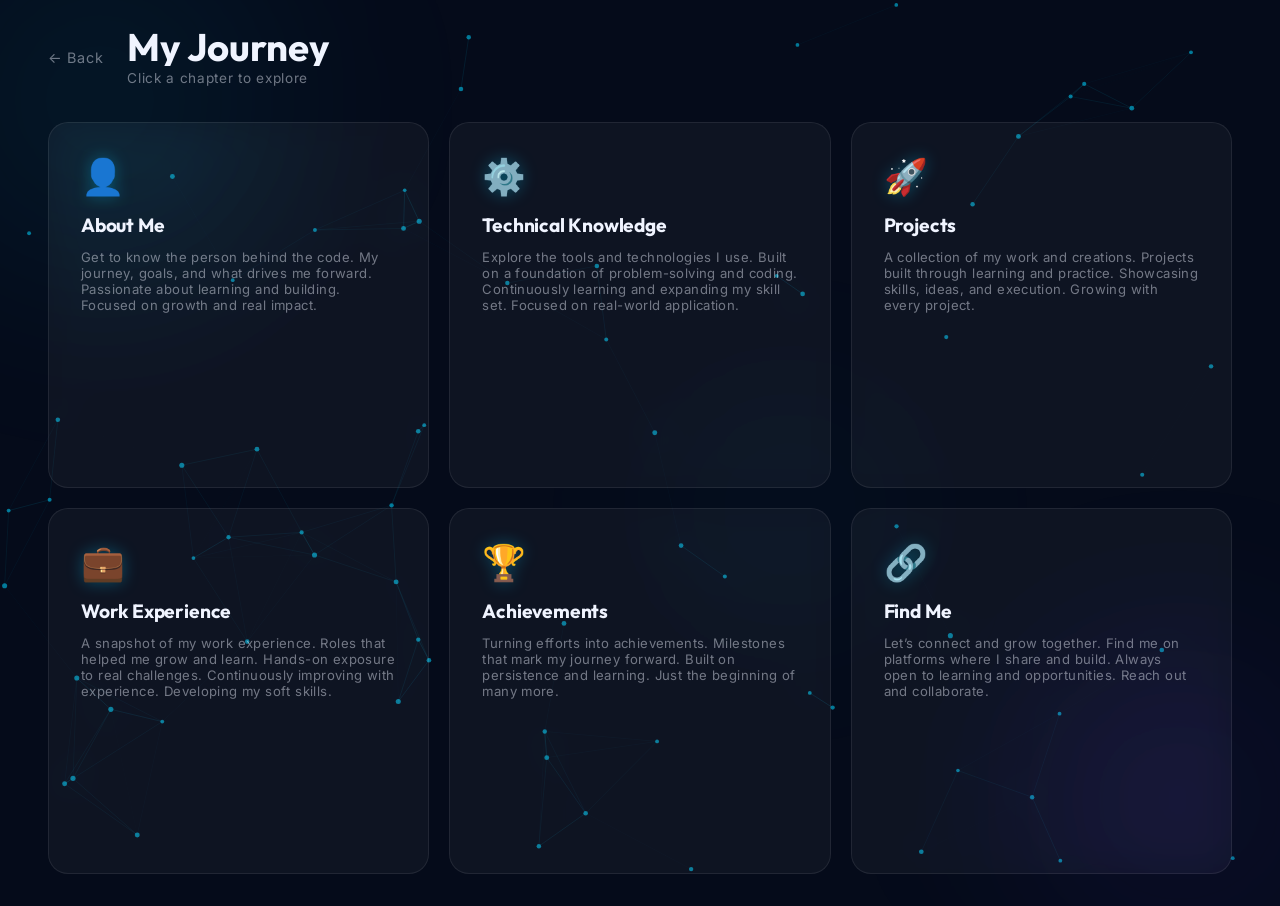
==== home.html @ 8441dfb8 "Initial commit Created from https://vercel.com/new" ====
<!DOCTYPE html>
<html lang="en">
<head>
  <meta charset="UTF-8" />
  <meta name="viewport" content="width=device-width, initial-scale=1.0" />
  <title>Paras Kale — My Journey</title>
  <meta name="description" content="Explore Paras Kale's journey through projects, skills, experience, and achievements." />
  <link rel="preconnect" href="https://fonts.googleapis.com" />
  <link rel="preconnect" href="https://fonts.gstatic.com" crossorigin />
  <link href="https://fonts.googleapis.com/css2?family=Inter:wght@300;400;500;600&family=Outfit:wght@300;400;600;700;800&display=swap" rel="stylesheet" />
  <link rel="stylesheet" href="css/homeStyle.css?v=2" />
</head>
<body>

  <div class="orb orb-1"></div>
  <div class="orb orb-2"></div>
  <div class="orb orb-3"></div>

  <!-- HEADER -->
  <header class="site-header">
    <a href="index.html" class="back-link" id="backLink">← Back</a>
    <div class="header-text">
      <h1 class="site-title">My Journey</h1>
      <p class="site-subtitle">Click a chapter to explore</p>
    </div>
  </header>

  <!-- CARD GRID -->
  <main class="grid-container" id="gridContainer">

    <!-- Card 1: About Me -->
    <article class="card" id="card-0" data-index="0">
      <div class="card-face">
        <div class="card-icon">👤</div>
        <h2 class="card-title">About Me</h2>
        <p class="card-preview">Get to know the person behind the code.
My journey, goals, and what drives me forward.
Passionate about learning and building.
Focused on growth and real impact.</p>
      </div>
      <div class="card-content">
        <button class="close-btn" aria-label="Close">✕</button>
        <div class="content-scroll">
          <div class="content-header">
            <span class="content-icon">👤</span>
            <h2>About Me</h2>
          </div>
          <p class="content-bio">
            I'm <strong>Paras Sanjay Kale</strong>, a B.Tech Computer Science Engineering student specializing in 
            <strong>Artificial Intelligence &amp; Machine Learning</strong> at SRM Institute of Science and Technology.
            I have a strong foundation in programming and problem-solving, with a passion for building intelligent,
            impactful systems.
          </p>
          <p class="content-bio">
            My journey started with a stubborn refusal to accept "good enough" — shaped through hackathons, 
            research, and building projects that actually solve real-world problems. I love working at the
            intersection of AI and software engineering.
          </p>
          <div class="content-section">
            <h3>Currently focused on</h3>
            <div class="tag-grid">
              <span class="tag tag-blue">AI &amp; Machine Learning</span>
              <span class="tag tag-cyan">Full-stack Development</span>
              <span class="tag tag-purple">System Design</span>
              <span class="tag tag-green">Open Source</span>
            </div>
          </div>
          <div class="content-section">
            <h3>Outside the screen</h3>
            <p class="content-bio">Competitive programming, hackathons, chess, exploring AI research,National Level Karate medalist, and the occasional chai-fueled debugging session at SRMIST.</p>
          </div>
        </div>
      </div>
    </article>

    <!-- Card 2: Technical Knowledge -->
    <article class="card" id="card-1" data-index="1">
      <div class="card-face">
        <div class="card-icon">⚙️</div>
        <h2 class="card-title">Technical Knowledge</h2>
        <p class="card-preview">Explore the tools and technologies I use.
Built on a foundation of problem-solving and coding.
Continuously learning and expanding my skill set.
Focused on real-world application.</p>
      </div>
      <div class="card-content">
        <button class="close-btn" aria-label="Close">✕</button>
        <div class="content-scroll">
          <div class="content-header">
            <span class="content-icon">⚙️</span>
            <h2>Technical Knowledge</h2>
          </div>

          <div class="content-section">
            <h3>Languages</h3>
            <div class="tag-grid">
              <span class="tag tag-cyan">Python</span>
              <span class="tag tag-blue">JavaScript</span>
              <span class="tag tag-blue">TypeScript</span>
              <span class="tag tag-purple">C++</span>
              <span class="tag tag-green">SQL</span>
              <span class="tag tag-orange">Java</span>
            </div>
          </div>

          <div class="content-section">
            <h3>Frontend</h3>
            <div class="tag-grid">
              <span class="tag tag-cyan">React.js</span>
              <span class="tag tag-blue">Next.js</span>
              <span class="tag tag-purple">HTML5 / CSS3</span>
              <span class="tag tag-green">Tailwind CSS</span>
              <span class="tag tag-orange">Framer Motion</span>
            </div>
          </div>

          <div class="content-section">
            <h3>Backend & Databases</h3>
            <div class="tag-grid">
              <span class="tag tag-cyan">Node.js</span>
              <span class="tag tag-blue">Express.js</span>
              <span class="tag tag-purple">FastAPI</span>
              <span class="tag tag-green">PostgreSQL</span>
              <span class="tag tag-orange">MongoDB</span>
              <span class="tag tag-blue">Redis</span>
            </div>
          </div>

          <div class="content-section">
            <h3>AI / ML</h3>
            <div class="tag-grid">
              <span class="tag tag-cyan">TensorFlow</span>
              <span class="tag tag-purple">PyTorch</span>
              <span class="tag tag-blue">OpenCV</span>
              <span class="tag tag-green">scikit-learn</span>
              <span class="tag tag-orange">YOLOv8</span>
            </div>
          </div>

          <div class="content-section">
            <h3>DevOps & Tools</h3>
            <div class="tag-grid">
              <span class="tag tag-cyan">Git / GitHub</span>
              <span class="tag tag-blue">Docker</span>
              <span class="tag tag-purple">Linux</span>
              <span class="tag tag-green">VS Code</span>
            </div>
          </div>
        </div>
      </div>
    </article>

    <!-- Card 3: Projects -->
    <article class="card" id="card-2" data-index="2">
      <div class="card-face">
        <div class="card-icon">🚀</div>
        <h2 class="card-title">Projects</h2>
        <p class="card-preview">A collection of my work and creations.
Projects built through learning and practice.
Showcasing skills, ideas, and execution.
Growing with every project.</p>
      </div>
      <div class="card-content">
        <button class="close-btn" aria-label="Close">✕</button>
        <div class="content-scroll">
          <div class="content-header">
            <span class="content-icon">🚀</span>
            <h2>Projects</h2>
          </div>


          <div class="project-card">
            <div class="project-header">
              <h3>Smart Traffic Helmet Violation Detection</h3>
              <span class="project-badge">Work in Progress</span>
            </div>
            <p class="project-desc">A traffic violation detection system using computer vision and machine learning. Majorly focusing on people not wearing helmets.</p>
            <div class="tag-grid">
              <span class="tag tag-cyan">YOLOv8</span>
              <span class="tag tag-blue">OpenCV</span>
              <span class="tag tag-purple">Basic Frontend</span>
            </div>
          </div>

          <div class="project-card">
            <div class="project-header">
              <h3>Hexapod-Hardware Project</h3>
              <a href="https://github.com/paras-kale10/HEXA-POD" class="project-link" target="_blank" rel="noopener">GitHub ↗</a>
            </div>
            <p class="project-desc">A retrieval-augmented generation chatbot that lets users query custom document sets with semantic search, powered by LangChain and vector embeddings.</p>
            <div class="tag-grid">
              <span class="tag tag-cyan">Arduino</span>
              <span class="tag tag-blue">CPP</span>
              <span class="tag tag-purple">Motors</span>
              <span class="tag tag-green">Sensors</span>
            </div>
          </div>

          <div class="project-card">
            <div class="project-header">
              <h3>Urban SoundScape Analyzer</h3>
              <a href="https://github.com/paras-kale10/Urban-Sound-Scrape-Analyzer" class="project-link" target="_blank" rel="noopener">GitHub ↗</a>
            </div>
            <p class="project-desc">A web application for analyzing and visualizing urban soundscapes using Python and JavaScript. By which any of the accidents happened can be identified. With out using much storage rather than using video footage, we will analyzer the sound frequency and then take the actions</p>
            <div class="tag-grid">
              <span class="tag tag-cyan">HTML</span>
              <span class="tag tag-blue">CSS</span>
              <span class="tag tag-purple">JavaScript</span>
              <span class="tag tag-green">Python</span>
            </div>
          </div>
 
          <div class="project-card">
            <div class="project-header">
              <h3>Portfolio Website</h3>
              <a href="https://github.com/paras-kale10/Portfolio" class="project-link" target="_blank" rel="noopener">GitHub ↗</a>
            </div>
            <p class="project-desc">Converting my single sheet of paper(my resume) into a dynamic website. Adding interactive elements, my own creative touches, and improving the overall design.</p>
            <div class="tag-grid">
              <span class="tag tag-cyan">HTML</span>
              <span class="tag tag-blue">CSS</span>
              <span class="tag tag-purple">JavaScript</span>
            </div>
          </div>
          
        </div>
      </div>
    </article>

    <!-- Card 4: Work Experience -->
    <article class="card" id="card-3" data-index="3">
      <div class="card-face">
        <div class="card-icon">💼</div>
        <h2 class="card-title">Work Experience</h2>
        <p class="card-preview">A snapshot of my work experience.
Roles that helped me grow and learn.
Hands-on exposure to real challenges.
Continuously improving with experience.
Developing my soft skills.</p>
      </div>
      <div class="card-content">
        <button class="close-btn" aria-label="Close">✕</button>
        <div class="content-scroll">
          <div class="content-header">
            <span class="content-icon">💼</span>
            <h2>Work Experience</h2>
          </div>

          <div class="experience-card">
            <div class="exp-header">
              <div>
                <h3 class="exp-role">Associate Head</h3>
                <p class="exp-company">Placfv's(SRM student placement team)</p>
              </div>
              <span class="exp-date">2024  - Present</span>
            </div>
            <ul class="exp-list">
              <li>Learned end-to-end placement procedures and gained experience with corporate work environments.</li>
              <li>Sloved many of the real-world challenges in the placement process.</li>
              <li>Upskilled my social skills through interactions with diverse groups of people.</li>
            </ul>
            <div class="tag-grid">
              <span class="tag tag-cyan">Leadership</span>
              <span class="tag tag-blue">Team Management</span>
              <span class="tag tag-purple">Communication</span>
              <span class="tag tag-green">Problem Solving</span>
            </div>
          </div>

          <div class="experience-card">
            <div class="exp-header">
              <div>
                <h3 class="exp-role">Technical Team Member</h3>
                <p class="exp-company">F.A.S.T</p>
              </div>
              <span class="exp-date">2025 - Present</span>
            </div>
            <ul class="exp-list">
              <li>Apply my machine learning skills to real-world problems</li>
              <li>Learned about the latest advancements in the field of machine learning</li>
              <li>Collaborated with team members to implement and deploy machine learning solutions</li>
            </ul>
            <div class="tag-grid">
              <span class="tag tag-cyan">Python</span>
              <span class="tag tag-blue">PyTorch</span>
              <span class="tag tag-purple">scikit-learn</span>
              <span class="tag tag-green">Jupyter</span>
            </div>
          </div>

          <div class="experience-card">
            <div class="exp-header">
              <div>
                <h3 class="exp-role">Committee Member</h3>
                <p class="exp-company">Aaruush Highlights</p>
              </div>
              <span class="exp-date">2025 - Present</span>
            </div>
            <ul class="exp-list">
              <li>Assisted in organizing and managing events for the Aaruush events.</li>
              <li>Contributed to the planning and execution of various technical workshops and competitions.</li>
            </ul>
            <div class="tag-grid">
              <span class="tag tag-cyan">Microsoft-Excel</span>
              <span class="tag tag-blue">Event Planning</span>
              <span class="tag tag-purple">Team Collaboration</span>
            </div>
          </div>

        </div>
      </div>
    </article>

    <!-- Card 5: Achievements -->
    <article class="card" id="card-4" data-index="4">
      <div class="card-face">
        <div class="card-icon">🏆</div>
        <h2 class="card-title">Achievements</h2>
        <p class="card-preview">Turning efforts into achievements.
Milestones that mark my journey forward.
Built on persistence and learning.
Just the beginning of many more.</p>
      </div>
      <div class="card-content">
        <button class="close-btn" aria-label="Close">✕</button>
        <div class="content-scroll">
          <div class="content-header">
            <span class="content-icon">🏆</span>
            <h2>Achievements</h2>
          </div>

          <div class="achievement-item">
            <div class="achievement-medal">🥇</div>
            <div>
              <h3>Best Project Award — TechKnow 2025</h3>
              <p>Won the Best Project Award at TechKnow25, recognized for an innovative project with real-world applicability and technical depth among all competing teams.</p>
            </div>
          </div>

          <div class="achievement-item">
            <div class="achievement-medal">🏆</div>
            <div>
              <h3>TechKnow25 Winning Certificate</h3>
              <p>Awarded the TechKnow25 winning certificate for demonstrated excellence in technical innovation and project execution at the SRM inter-college tech event.</p>
            </div>
          </div>

          <div class="achievement-item">
            <div class="achievement-medal">🎓</div>
            <div>
              <h3>Machine Learning — Andrew Ng (Coursera)</h3>
              <p>Completed the renowned Machine Learning Specialization by Andrew Ng, gaining deep foundations in supervised learning, neural networks, and ML best practices.</p>
            </div>
          </div>

          <div class="achievement-item">
            <div class="achievement-medal">🤖</div>
            <div>
              <h3>Artificial Intelligence — Andrew Ng (Coursera)</h3>
              <p>Completed the Artificial Intelligence course by Andrew Ng, covering AI fundamentals, search algorithms, probabilistic models, and intelligent agent design.</p>
            </div>
          </div>

          <div class="achievement-item">
            <div class="achievement-medal">✨</div>
            <div>
              <h3>Generative AI — Outskills (Dec 2024)</h3>
              <p>Completed the Generative AI certification by Outskills, covering large language models, prompt engineering, and practical applications of generative AI tools.</p>
            </div>
          </div>
        </div>
      </div>
    </article>

    <!-- Card 6: Profile Links -->
    <article class="card" id="card-5" data-index="5">
      <div class="card-face">
        <div class="card-icon">🔗</div>
        <h2 class="card-title">Find Me</h2>
        <p class="card-preview">Let’s connect and grow together.
Find me on platforms where I share and build.
Always open to learning and opportunities.
Reach out and collaborate.</p>
      </div>
      <div class="card-content">
        <button class="close-btn" aria-label="Close">✕</button>
        <div class="content-scroll">
          <div class="content-header">
            <span class="content-icon">🔗</span>
            <h2>Find Me</h2>
          </div>
          <p class="content-bio">I'm always open to interesting conversations, collaboration opportunities, or a good problem to solve together. Reach out!</p>

          <div class="links-grid">
            <a href="https://github.com/paras-kale10" target="_blank" rel="noopener" class="link-card link-github">
              <div class="link-icon">
                <svg viewBox="0 0 24 24" fill="currentColor" width="28" height="28">
                  <path d="M12 0C5.37 0 0 5.37 0 12c0 5.31 3.435 9.795 8.205 11.385.6.105.825-.255.825-.57 0-.285-.015-1.23-.015-2.235-3.015.555-3.795-.735-4.035-1.41-.135-.345-.72-1.41-1.23-1.695-.42-.225-1.02-.78-.015-.795.945-.015 1.62.87 1.845 1.23 1.08 1.815 2.805 1.305 3.495.99.105-.78.42-1.305.765-1.605-2.67-.3-5.46-1.335-5.46-5.925 0-1.305.465-2.385 1.23-3.225-.12-.3-.54-1.53.12-3.18 0 0 1.005-.315 3.3 1.23.96-.27 1.98-.405 3-.405s2.04.135 3 .405c2.295-1.56 3.3-1.23 3.3-1.23.66 1.65.24 2.88.12 3.18.765.84 1.23 1.905 1.23 3.225 0 4.605-2.805 5.625-5.475 5.925.435.375.81 1.095.81 2.22 0 1.605-.015 2.895-.015 3.3 0 .315.225.69.825.57A12.02 12.02 0 0024 12c0-6.63-5.37-12-12-12z"/>
                </svg>
              </div>
              <div class="link-info">
                <span class="link-name">GitHub</span>
                <span class="link-handle">@paras-kale10</span>
              </div>
              <span class="link-arrow">↗</span>
            </a>

            <a href="https://linkedin.com/in/paras-kale-80060b32a" target="_blank" rel="noopener" class="link-card link-linkedin">
              <div class="link-icon">
                <svg viewBox="0 0 24 24" fill="currentColor" width="28" height="28">
                  <path d="M20.447 20.452h-3.554v-5.569c0-1.328-.027-3.037-1.852-3.037-1.853 0-2.136 1.445-2.136 2.939v5.667H9.351V9h3.414v1.561h.046c.477-.9 1.637-1.85 3.37-1.85 3.601 0 4.267 2.37 4.267 5.455v6.286zM5.337 7.433a2.062 2.062 0 01-2.063-2.065 2.064 2.064 0 112.063 2.065zm1.782 13.019H3.555V9h3.564v11.452zM22.225 0H1.771C.792 0 0 .774 0 1.729v20.542C0 23.227.792 24 1.771 24h20.451C23.2 24 24 23.227 24 22.271V1.729C24 .774 23.2 0 22.222 0h.003z"/>
                </svg>
              </div>
              <div class="link-info">
                <span class="link-name">LinkedIn</span>
                <span class="link-handle">Paras Kale</span>
              </div>
              <span class="link-arrow">↗</span>
            </a>

            <a href="mailto:kaleparas21@gmail.com" class="link-card link-email">
              <div class="link-icon">
                <svg viewBox="0 0 24 24" fill="none" stroke="currentColor" stroke-width="2" width="28" height="28">
                  <rect x="2" y="4" width="20" height="16" rx="2"/>
                  <path d="M2 7l10 7 10-7"/>
                </svg>
              </div>
              <div class="link-info">
                <span class="link-name">Email</span>
                <span class="link-handle">kaleparas21@gmail.com</span>
              </div>
              <span class="link-arrow">↗</span>
            </a>

            <a href="https://drive.google.com/file/d/187Nyh3z5mDpoSt1sTOKnvAfjg0Y91Bd2/view?usp=drive_link" class="link-card link-resume" target="_blank" rel="noopener">
              <div class="link-icon">
                <svg viewBox="0 0 24 24" fill="none" stroke="currentColor" stroke-width="2" width="28" height="28">
                  <path d="M14 2H6a2 2 0 00-2 2v16a2 2 0 002 2h12a2 2 0 002-2V8z"/>
                  <polyline points="14,2 14,8 20,8"/>
                  <line x1="12" y1="18" x2="12" y2="12"/>
                  <polyline points="9,15 12,18 15,15"/>
                </svg>
              </div>
              <div class="link-info">
                <span class="link-name">Resume</span>
                <span class="link-handle">View PDF</span>
              </div>
              <span class="link-arrow">↗</span>
            </a>
          </div>
        </div>
      </div>
    </article>

  </main>

  <script src="js/particles.js?v=2"></script>
  <script src="js/home.js?v=2"></script>
</body>
</html>
---- css/homeStyle.css ----
/* ============================================================
   RESET & ROOT
   ============================================================ */
*, *::before, *::after {
  margin: 0;
  padding: 0;
  box-sizing: border-box;
}

:root {
  --bg: #050b1a;
  --cyan: #00d4ff;
  --white: #f0f4ff;
  --muted: rgba(240, 244, 255, 0.45);
  --card-bg: rgba(255, 255, 255, 0.04);
  --card-border: rgba(255, 255, 255, 0.08);
  --card-hover-bg: rgba(255, 255, 255, 0.07);
  --card-hover-border: rgba(0, 212, 255, 0.25);
  --content-bg: #0a1628;
  --overlay: rgba(5, 11, 26, 0.96);
}

html {
  scroll-behavior: smooth;
}

body {
  background: var(--bg);
  color: var(--white);
  font-family: 'Inter', sans-serif;
  min-height: 100vh;
  overflow-x: hidden;
  animation: fadeInPage 0.7s ease both;
}

body.fade-out {
  animation: fadeOutPage 0.5s ease forwards;
}

@keyframes fadeInPage {
  from { opacity: 0; }
  to   { opacity: 1; }
}

@keyframes fadeOutPage {
  from { opacity: 1; }
  to   { opacity: 0; }
}

/* ============================================================
   BACKGROUND ORBS
   ============================================================ */
.orb {
  position: fixed;
  border-radius: 50%;
  filter: blur(100px);
  pointer-events: none;
  z-index: 0;
  animation: orbFloat 10s ease-in-out infinite alternate;
}

.orb-1 {
  width: 500px; height: 500px;
  background: radial-gradient(circle, rgba(0, 212, 255, 0.1), transparent 70%);
  top: -150px; left: -150px;
  animation-delay: 0s;
}
.orb-2 {
  width: 400px; height: 400px;
  background: radial-gradient(circle, rgba(100, 60, 255, 0.12), transparent 70%);
  bottom: -100px; right: -100px;
  animation-delay: -4s;
}
.orb-3 {
  width: 300px; height: 300px;
  background: radial-gradient(circle, rgba(0, 212, 255, 0.06), transparent 70%);
  top: 40%; left: 50%;
  animation-delay: -7s;
}

@keyframes orbFloat {
  from { transform: translate(0, 0) scale(1); }
  to   { transform: translate(25px, 35px) scale(1.08); }
}

/* ============================================================
   HEADER
   ============================================================ */
.site-header {
  position: relative;
  z-index: 10;
  display: flex;
  align-items: center;
  gap: 24px;
  padding: 28px 48px 20px;
  animation: slideDown 0.6s cubic-bezier(0.22, 1, 0.36, 1) both;
  transition: opacity 0.3s ease;
}

@keyframes slideDown {
  from { opacity: 0; transform: translateY(-16px); }
  to   { opacity: 1; transform: translateY(0); }
}

.back-link {
  color: var(--muted);
  text-decoration: none;
  font-size: 0.9rem;
  letter-spacing: 0.05em;
  transition: color 0.2s ease;
  flex-shrink: 0;
}

.back-link:hover {
  color: var(--cyan);
}

.header-text {
  flex: 1;
}

.site-title {
  font-family: 'Outfit', sans-serif;
  font-size: clamp(1.6rem, 3.5vw, 2.4rem);
  font-weight: 700;
  background: linear-gradient(135deg, var(--white) 40%, var(--cyan));
  -webkit-background-clip: text;
  -webkit-text-fill-color: transparent;
  background-clip: text;
  line-height: 1;
  margin-bottom: 4px;
}

.site-subtitle {
  font-size: 0.85rem;
  color: var(--muted);
  letter-spacing: 0.05em;
}

/* ============================================================
   GRID
   ============================================================ */
.grid-container {
  position: relative;
  z-index: 1;
  display: grid;
  grid-template-columns: repeat(3, 1fr);
  grid-template-rows: repeat(2, 1fr);
  gap: 20px;
  padding: 16px 48px 32px;
  max-width: 1400px;
  margin: 0 auto;
  height: calc(100vh - 100px);
}

/* ============================================================
   CARD — DEFAULT STATE
   ============================================================ */
.card {
  position: relative;
  border-radius: 20px;
  background: var(--card-bg);
  border: 1px solid var(--card-border);
  backdrop-filter: blur(20px);
  -webkit-backdrop-filter: blur(20px);
  cursor: pointer;
  overflow: hidden;
  transition: transform 0.4s cubic-bezier(0.22, 1, 0.36, 1),
              box-shadow 0.4s cubic-bezier(0.22, 1, 0.36, 1),
              border-color 0.4s ease,
              background 0.4s ease,
              opacity 0.4s ease;

  /* stagger-in animation applied via JS */
  opacity: 0;
  transform: translateY(20px);
}

.card:hover {
  background: var(--card-hover-bg);
  border-color: var(--card-hover-border);
  transform: translateY(-8px) scale(1.02);
  box-shadow:
    0 20px 60px rgba(0, 0, 0, 0.5),
    0 0 40px rgba(0, 212, 255, 0.08);
}

/* ============================================================
   CARD FACE (visible in grid)
   ============================================================ */
.card-face {
  display: flex;
  flex-direction: column;
  align-items: flex-start;
  gap: 12px;
  padding: 36px 32px;
  height: 100%;
  transition: opacity 0.25s ease;
}

.card-face .card-icon {
  margin-bottom: 6px;
}

.card-icon {
  font-size: 2.2rem;
  line-height: 1;
  filter: drop-shadow(0 0 8px rgba(0, 212, 255, 0.3));
}

.card-title {
  font-family: 'Outfit', sans-serif;
  font-size: 1.2rem;
  font-weight: 700;
  color: var(--white);
  letter-spacing: -0.01em;
}

.card-preview {
  font-size: 0.82rem;
  color: var(--muted);
  font-weight: 400;
  letter-spacing: 0.03em;
}

/* ============================================================
   CARD CONTENT (hidden until expanded)
   ============================================================ */
.card-content {
  position: absolute;
  inset: 0;
  opacity: 0;
  pointer-events: none;
  transition: opacity 0.3s ease;
  overflow: hidden;
  border-radius: 20px;
}

/* ============================================================
   EXPANDED STATE
   ============================================================ */
.card.expanded {
  position: fixed;
  top: 0 !important;
  left: 0 !important;
  right: 0 !important;
  bottom: 0 !important;
  width: 100vw !important;
  height: 100vh !important;
  max-width: 100vw !important;
  max-height: 100vh !important;
  margin: 0 !important;
  padding: 0 !important;
  z-index: 200;
  border-radius: 0;
  background: var(--content-bg) !important;
  border-color: transparent !important;
  transform: none !important;
  box-shadow: none !important;
  cursor: default;
  overflow: auto;
  backdrop-filter: none;
  -webkit-backdrop-filter: none;
  /* No animation here — the expand-overlay handles the visual effect */
}

/* Collapse animation */
.card.collapsing {
  animation: collapseBlockOut 0.38s cubic-bezier(0.7, 0, 0.84, 0) forwards;
}

@keyframes collapseBlockOut {
  0%   { opacity: 1; }
  100% { opacity: 0; }
}

/* Overlay for cinematic entry effect — injected via JS, fades out to reveal content */
.expand-overlay {
  position: fixed;
  inset: 0;
  background: var(--content-bg);
  z-index: 210;
  pointer-events: none;
  animation: overlayFadeOut 0.5s cubic-bezier(0.22, 1, 0.36, 1) forwards;
}

@keyframes overlayFadeOut {
  0%   { opacity: 1; transform: scale(1.03); filter: blur(6px); }
  100% { opacity: 0; transform: scale(1);    filter: blur(0px); }
}

/* ============================================================
   EXPANDED BACKGROUND DECORATIONS
   ============================================================ */
/* Grid mesh overlay rendered via pseudo-element on the expanded card */
.card.expanded::before {
  content: '';
  position: absolute;
  inset: 0;
  pointer-events: none;
  z-index: 0;
  background-image:
    linear-gradient(rgba(0, 212, 255, 0.035) 1px, transparent 1px),
    linear-gradient(90deg, rgba(0, 212, 255, 0.035) 1px, transparent 1px);
  background-size: 60px 60px;
  mask-image: radial-gradient(ellipse 80% 80% at 50% 50%, black 30%, transparent 100%);
  -webkit-mask-image: radial-gradient(ellipse 80% 80% at 50% 50%, black 30%, transparent 100%);
}

/* Radial glow bloom behind the content */
.card.expanded::after {
  content: '';
  position: absolute;
  top: -20%;
  left: 50%;
  transform: translateX(-50%);
  width: 700px;
  height: 800px;
  border-radius: 50%;
  background: radial-gradient(circle,
    rgba(0, 212, 255, 0.07) 0%,
    rgba(100, 60, 255, 0.05) 45%,
    transparent 70%);
  pointer-events: none;
  z-index: 0;
  animation: glowPulse 10s ease-in-out infinite alternate;
}

@keyframes glowPulse {
  from { opacity: 0.7; transform: translateX(-50%) scale(1); }
  to   { opacity: 1;   transform: translateX(-50%) scale(1.12); }
}

/* Accent corner lines — top-left */
.card.expanded .corner-tl,
.card.expanded .corner-tr,
.card.expanded .corner-br {
  display: block;
}

.corner-tl, .corner-tr, .corner-br { display: none; }

.corner-tl {
  position: fixed;
  top: 0; left: 0;
  width: 1px; height: 100vh;
  border-left: 2px solid rgba(0, 212, 255, 0.4);
  z-index: 201;
  pointer-events: none;
  animation: cornerFadeIn 0.6s 0.2s ease both;
}
.corner-tr {
  position: fixed;
  top: 0; right: 0;
  width: 1px; height: 100vh;
  border-right: 2px solid rgba(0, 212, 255, 0.4);
  z-index: 201;
  pointer-events: none;
  animation: cornerFadeIn 0.6s 0.3s ease both;
}
.corner-br {
  display: none;
}

@keyframes cornerFadeIn {
  from { opacity: 0; transform: scale(0.7); }
  to   { opacity: 1; transform: scale(1); }
}

/* Ensure content-scroll sits above decorations, merged rule */
.card.expanded .card-content {
  z-index: 2;
  opacity: 1;
  pointer-events: auto;
}

.card.expanded .card-face {
  opacity: 0;
  pointer-events: none;
}

/* HIDDEN STATE (other cards) */
.card.hidden {
  opacity: 0;
  pointer-events: none;
  transform: scale(0.96);
}

/* ============================================================
   CLOSE BUTTON
   ============================================================ */
.close-btn {
  position: fixed;
  top: 28px;
  right: 36px;
  z-index: 9999;
  width: 42px;
  height: 42px;
  border-radius: 50%;
  border: 1px solid rgba(255, 255, 255, 0.15);
  background: rgba(255, 255, 255, 0.06);
  backdrop-filter: blur(12px);
  -webkit-backdrop-filter: blur(12px);
  color: var(--white);
  font-size: 1.1rem;
  cursor: pointer;
  display: flex;
  align-items: center;
  justify-content: center;
  pointer-events: auto !important;
  opacity: 0;
  pointer-events: none;
  transition: opacity 0.3s ease, background 0.2s ease, border-color 0.2s ease, transform 0.2s ease;
}

.card.expanded .close-btn {
  opacity: 1;
  pointer-events: auto;
}

.close-btn:hover {
  background: rgba(0, 212, 255, 0.15);
  border-color: rgba(0, 212, 255, 0.4);
  transform: scale(1.1);
}

/* ============================================================
   SCROLLABLE CONTENT AREA
   ============================================================ */
.content-scroll {
  height: 100vh;
  overflow-y: auto;
  padding: 80px 60px 60px;
  scrollbar-width: thin;
  scrollbar-color: rgba(0, 212, 255, 0.3) transparent;
  max-width: 860px;
  margin: 0 auto;
}

/* Left accent bar and slide-up animation only when inside expanded card */
.card.expanded .content-scroll {
  border-left: 0px solid rgba(0, 212, 255, 0.18);
  padding-left: 58px;
}

/* Class toggled by JS on each open to re-trigger animation */
.content-scroll.content-animating {
  animation: contentSlideUp 0.5s cubic-bezier(0.22, 1, 0.36, 1) both;
}

@keyframes contentSlideUp {
  from { opacity: 0; transform: translateY(18px); }
  to   { opacity: 1; transform: translateY(0); }
}


.content-scroll::-webkit-scrollbar {
  width: 4px;
}
.content-scroll::-webkit-scrollbar-track {
  background: transparent;
}
.content-scroll::-webkit-scrollbar-thumb {
  background: rgba(0, 212, 255, 0.3);
  border-radius: 2px;
}

/* ============================================================
   CONTENT TYPOGRAPHY
   ============================================================ */
.content-header {
  display: flex;
  align-items: center;
  gap: 18px;
  margin-bottom: 36px;
  padding-bottom: 24px;
  border-bottom: 1px solid rgba(255, 255, 255, 0.07);
}

.content-icon {
  font-size: 2.8rem;
  filter: drop-shadow(0 0 12px rgba(0, 212, 255, 0.4));
}

.content-header h2 {
  font-family: 'Outfit', sans-serif;
  font-size: clamp(1.8rem, 3.5vw, 2.8rem);
  font-weight: 800;
  background: linear-gradient(135deg, var(--white) 40%, var(--cyan));
  -webkit-background-clip: text;
  -webkit-text-fill-color: transparent;
  background-clip: text;
}

.content-section {
  margin-top: 32px;
}

.content-section h3 {
  font-family: 'Outfit', sans-serif;
  font-size: 0.8rem;
  font-weight: 600;
  text-transform: uppercase;
  letter-spacing: 0.18em;
  color: var(--cyan);
  margin-bottom: 14px;
  opacity: 0.85;
}

.content-bio {
  font-size: 1rem;
  line-height: 1.8;
  color: rgba(240, 244, 255, 0.75);
  margin-bottom: 16px;
}

.content-bio strong {
  color: var(--white);
  font-weight: 600;
}

/* ============================================================
   TAGS
   ============================================================ */
.tag-grid {
  display: flex;
  flex-wrap: wrap;
  gap: 10px;
}

.tag {
  display: inline-block;
  padding: 6px 14px;
  border-radius: 50px;
  font-size: 0.8rem;
  font-weight: 500;
  letter-spacing: 0.02em;
  border: 1px solid transparent;
  transition: transform 0.2s ease, box-shadow 0.2s ease;
}

.tag:hover {
  transform: translateY(-2px);
  box-shadow: 0 4px 16px rgba(0, 0, 0, 0.3);
}

.tag-cyan   { background: rgba(0, 212, 255, 0.12);  border-color: rgba(0, 212, 255, 0.3);  color: #7ee8ff; }
.tag-blue   { background: rgba(60, 130, 255, 0.12); border-color: rgba(60, 130, 255, 0.3); color: #8db8ff; }
.tag-purple { background: rgba(140, 80, 255, 0.12); border-color: rgba(140, 80, 255, 0.3); color: #c4a0ff; }
.tag-green  { background: rgba(50, 220, 140, 0.12); border-color: rgba(50, 220, 140, 0.3); color: #7ee8b8; }
.tag-orange { background: rgba(255, 160, 50, 0.12); border-color: rgba(255, 160, 50, 0.3); color: #ffcc80; }

/* ============================================================
   PROJECTS
   ============================================================ */
.project-card {
  padding: 24px;
  border-radius: 14px;
  border: 1px solid rgba(255, 255, 255, 0.07);
  background: rgba(255, 255, 255, 0.03);
  margin-bottom: 20px;
  transition: border-color 0.2s ease, background 0.2s ease;
}

.project-card:hover {
  border-color: rgba(0, 212, 255, 0.2);
  background: rgba(255, 255, 255, 0.05);
}

.project-header {
  display: flex;
  align-items: flex-start;
  justify-content: space-between;
  gap: 12px;
  margin-bottom: 10px;
}

.project-header h3 {
  font-family: 'Outfit', sans-serif;
  font-size: 1.05rem;
  font-weight: 700;
  color: var(--white);
}

.project-link {
  color: var(--cyan);
  text-decoration: none;
  font-size: 0.82rem;
  font-weight: 500;
  letter-spacing: 0.04em;
  flex-shrink: 0;
  transition: opacity 0.2s ease;
}

.project-link:hover {
  opacity: 0.7;
}

.project-badge {
  font-size: 0.78rem;
  color: rgba(0, 212, 255, 0.7);
  border: 1px solid rgba(0, 212, 255, 0.2);
  padding: 3px 10px;
  border-radius: 50px;
  flex-shrink: 0;
}

.project-desc {
  font-size: 0.92rem;
  line-height: 1.7;
  color: rgba(240, 244, 255, 0.65);
  margin-bottom: 14px;
}

/* ============================================================
   EXPERIENCE
   ============================================================ */
.experience-card {
  padding: 24px;
  border-radius: 14px;
  border: 1px solid rgba(255, 255, 255, 0.07);
  background: rgba(255, 255, 255, 0.03);
  margin-bottom: 20px;
}

.exp-header {
  display: flex;
  justify-content: space-between;
  align-items: flex-start;
  gap: 12px;
  margin-bottom: 14px;
}

.exp-role {
  font-family: 'Outfit', sans-serif;
  font-size: 1.05rem;
  font-weight: 700;
  color: var(--white);
}

.exp-company {
  font-size: 0.85rem;
  color: var(--muted);
  margin-top: 3px;
}

.exp-date {
  font-size: 0.78rem;
  color: var(--cyan);
  padding: 4px 12px;
  border: 1px solid rgba(0, 212, 255, 0.25);
  border-radius: 50px;
  flex-shrink: 0;
  opacity: 0.85;
}

.exp-list {
  list-style: none;
  margin-bottom: 16px;
}

.exp-list li {
  font-size: 0.9rem;
  line-height: 1.65;
  color: rgba(240, 244, 255, 0.65);
  padding-left: 18px;
  position: relative;
  margin-bottom: 6px;
}

.exp-list li::before {
  content: '›';
  position: absolute;
  left: 0;
  color: var(--cyan);
  font-weight: 600;
}

/* ============================================================
   ACHIEVEMENTS
   ============================================================ */
.achievement-item {
  display: flex;
  gap: 20px;
  align-items: flex-start;
  padding: 20px;
  border-radius: 14px;
  border: 1px solid rgba(255, 255, 255, 0.06);
  background: rgba(255, 255, 255, 0.02);
  margin-bottom: 16px;
  transition: border-color 0.2s ease;
}

.achievement-item:hover {
  border-color: rgba(0, 212, 255, 0.15);
}

.achievement-medal {
  font-size: 1.8rem;
  flex-shrink: 0;
  filter: drop-shadow(0 0 6px rgba(255, 200, 50, 0.4));
}

.achievement-item h3 {
  font-family: 'Outfit', sans-serif;
  font-size: 1rem;
  font-weight: 700;
  color: var(--white);
  margin-bottom: 6px;
}

.achievement-item p {
  font-size: 0.875rem;
  line-height: 1.65;
  color: rgba(240, 244, 255, 0.6);
}

/* ============================================================
   PROFILE LINKS
   ============================================================ */
.links-grid {
  display: grid;
  gap: 14px;
  margin-top: 20px;
}

.link-card {
  display: flex;
  align-items: center;
  gap: 18px;
  padding: 20px 24px;
  border-radius: 14px;
  border: 1px solid rgba(255, 255, 255, 0.08);
  background: rgba(255, 255, 255, 0.03);
  text-decoration: none;
  color: var(--white);
  transition: all 0.25s cubic-bezier(0.22, 1, 0.36, 1);
}

.link-card:hover {
  transform: translateX(6px);
  border-color: rgba(0, 212, 255, 0.3);
  background: rgba(255, 255, 255, 0.06);
}

.link-icon {
  width: 52px;
  height: 52px;
  border-radius: 12px;
  display: flex;
  align-items: center;
  justify-content: center;
  flex-shrink: 0;
}

.link-github .link-icon  { background: rgba(255, 255, 255, 0.06); color: #f0f4ff; }
.link-linkedin .link-icon { background: rgba(0, 119, 181, 0.2);   color: #7eb8ff; }
.link-email .link-icon    { background: rgba(0, 212, 255, 0.12);  color: #7ee8ff; }
.link-resume .link-icon   { background: rgba(100, 220, 130, 0.12); color: #99e8b0; }

.link-info {
  flex: 1;
  display: flex;
  flex-direction: column;
  gap: 3px;
}

.link-name {
  font-family: 'Outfit', sans-serif;
  font-size: 1rem;
  font-weight: 700;
}

.link-handle {
  font-size: 0.82rem;
  color: var(--muted);
}

.link-arrow {
  font-size: 1.1rem;
  color: var(--muted);
  flex-shrink: 0;
  transition: color 0.2s ease;
}

.link-card:hover .link-arrow {
  color: var(--cyan);
}

/* ============================================================
   RESPONSIVE
   ============================================================ */
@media (max-width: 900px) {
  .grid-container {
    grid-template-columns: repeat(2, 1fr);
    grid-template-rows: repeat(3, 1fr);
    padding: 12px 24px 32px;
    height: calc(100vh - 90px);
  }
  .site-header { padding: 20px 24px; }
}

@media (max-width: 600px) {
  .grid-container {
    grid-template-columns: 1fr;
    grid-template-rows: auto;
    padding: 12px 16px 32px;
    height: auto;
  }
  .content-scroll {
    padding: 72px 24px 40px;
  }
  .site-header { padding: 16px 20px; }
}
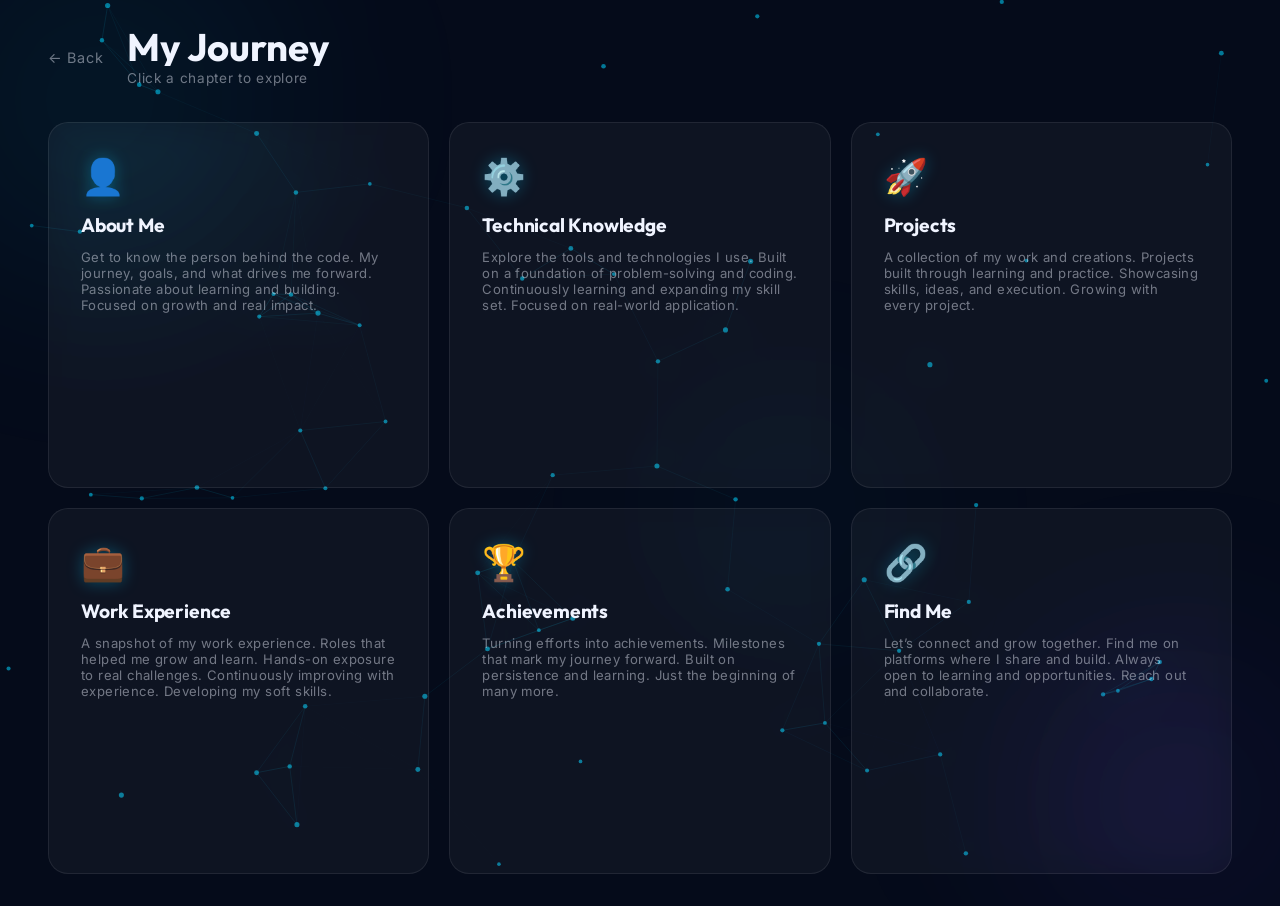
==== commit 9632effd: "Resume Updated" ====
--- a/home.html
+++ b/home.html
@@ -432,7 +432,7 @@
               <span class="link-arrow">↗</span>
             </a>
 
-            <a href="https://drive.google.com/file/d/187Nyh3z5mDpoSt1sTOKnvAfjg0Y91Bd2/view?usp=drive_link" class="link-card link-resume" target="_blank" rel="noopener">
+            <a href="https://drive.google.com/file/d/11e7yFKH0_AKE8l5KIoZ4w6aic9o-NqSi/view?usp=drive_link" class="link-card link-resume" target="_blank" rel="noopener">
               <div class="link-icon">
                 <svg viewBox="0 0 24 24" fill="none" stroke="currentColor" stroke-width="2" width="28" height="28">
                   <path d="M14 2H6a2 2 0 00-2 2v16a2 2 0 002 2h12a2 2 0 002-2V8z"/>
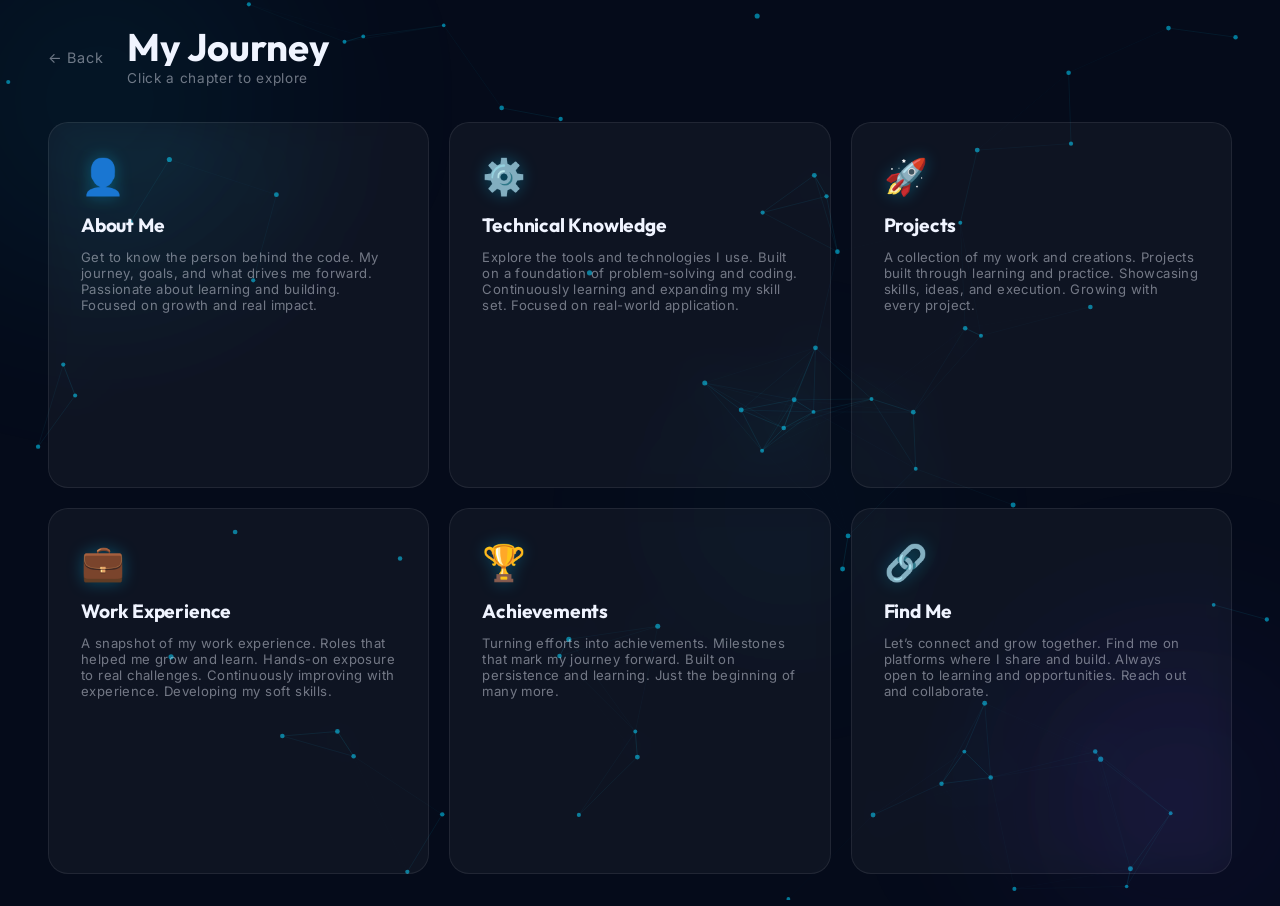
==== commit 310a8c38: "certificate button added" ====
--- a/home.html
+++ b/home.html
@@ -331,41 +331,61 @@
 
           <div class="achievement-item">
             <div class="achievement-medal">🥇</div>
-            <div>
+            <div class="achievement-info">
               <h3>Best Project Award — TechKnow 2025</h3>
               <p>Won the Best Project Award at TechKnow25, recognized for an innovative project with real-world applicability and technical depth among all competing teams.</p>
+              <button class="view-cert-btn" data-cert="images/certificates/techknow25-best-project.jpg" aria-label="View Certificate">
+                <svg width="16" height="16" viewBox="0 0 24 24" fill="none" stroke="currentColor" stroke-width="2"><rect x="3" y="3" width="18" height="18" rx="2"/><circle cx="12" cy="12" r="3"/><path d="M3 16l4-4a2 2 0 012.8 0L16 18"/></svg>
+                View Certificate
+              </button>
             </div>
           </div>
 
           <div class="achievement-item">
             <div class="achievement-medal">🏆</div>
-            <div>
+            <div class="achievement-info">
               <h3>TechKnow25 Winning Certificate</h3>
               <p>Awarded the TechKnow25 winning certificate for demonstrated excellence in technical innovation and project execution at the SRM inter-college tech event.</p>
+              <button class="view-cert-btn" data-cert="images/certificates/techknow25-winning.jpg" aria-label="View Certificate">
+                <svg width="16" height="16" viewBox="0 0 24 24" fill="none" stroke="currentColor" stroke-width="2"><rect x="3" y="3" width="18" height="18" rx="2"/><circle cx="12" cy="12" r="3"/><path d="M3 16l4-4a2 2 0 012.8 0L16 18"/></svg>
+                View Certificate
+              </button>
             </div>
           </div>
 
           <div class="achievement-item">
             <div class="achievement-medal">🎓</div>
-            <div>
+            <div class="achievement-info">
               <h3>Machine Learning — Andrew Ng (Coursera)</h3>
               <p>Completed the renowned Machine Learning Specialization by Andrew Ng, gaining deep foundations in supervised learning, neural networks, and ML best practices.</p>
+              <button class="view-cert-btn" data-cert="images/certificates/ml-andrew-ng.jpg" aria-label="View Certificate">
+                <svg width="16" height="16" viewBox="0 0 24 24" fill="none" stroke="currentColor" stroke-width="2"><rect x="3" y="3" width="18" height="18" rx="2"/><circle cx="12" cy="12" r="3"/><path d="M3 16l4-4a2 2 0 012.8 0L16 18"/></svg>
+                View Certificate
+              </button>
             </div>
           </div>
 
           <div class="achievement-item">
             <div class="achievement-medal">🤖</div>
-            <div>
+            <div class="achievement-info">
               <h3>Artificial Intelligence — Andrew Ng (Coursera)</h3>
               <p>Completed the Artificial Intelligence course by Andrew Ng, covering AI fundamentals, search algorithms, probabilistic models, and intelligent agent design.</p>
+              <button class="view-cert-btn" data-cert="images/certificates/ai-andrew-ng.jpg" aria-label="View Certificate">
+                <svg width="16" height="16" viewBox="0 0 24 24" fill="none" stroke="currentColor" stroke-width="2"><rect x="3" y="3" width="18" height="18" rx="2"/><circle cx="12" cy="12" r="3"/><path d="M3 16l4-4a2 2 0 012.8 0L16 18"/></svg>
+                View Certificate
+              </button>
             </div>
           </div>
 
           <div class="achievement-item">
             <div class="achievement-medal">✨</div>
-            <div>
+            <div class="achievement-info">
               <h3>Generative AI — Outskills (Dec 2024)</h3>
               <p>Completed the Generative AI certification by Outskills, covering large language models, prompt engineering, and practical applications of generative AI tools.</p>
+              <button class="view-cert-btn" data-cert="D:\CERTIFICATES\Screenshot 2025-12-22 111748.png" aria-label="View Certificate">
+                <svg width="16" height="16" viewBox="0 0 24 24" fill="none" stroke="currentColor" stroke-width="2"><rect x="3" y="3" width="18" height="18" rx="2"/><circle cx="12" cy="12" r="3"/><path d="M3 16l4-4a2 2 0 012.8 0L16 18"/></svg>
+                View Certificate
+              </button>
             </div>
           </div>
         </div>
@@ -454,7 +474,24 @@
 
   </main>
 
+  <!-- CERTIFICATE LIGHTBOX -->
+  <div class="cert-lightbox" id="certLightbox">
+    <div class="cert-lightbox-backdrop"></div>
+    <div class="cert-lightbox-content">
+      <button class="cert-lightbox-close" id="certLightboxClose" aria-label="Close Certificate">
+        <svg width="20" height="20" viewBox="0 0 24 24" fill="none" stroke="currentColor" stroke-width="2.5" stroke-linecap="round">
+          <line x1="18" y1="6" x2="6" y2="18"/><line x1="6" y1="6" x2="18" y2="18"/>
+        </svg>
+      </button>
+      <div class="cert-lightbox-img-wrapper">
+        <img src="" alt="Certificate" class="cert-lightbox-img" id="certLightboxImg" />
+      </div>
+      <p class="cert-lightbox-caption" id="certLightboxCaption"></p>
+    </div>
+  </div>
+
   <script src="js/particles.js?v=2"></script>
   <script src="js/home.js?v=2"></script>
+  <script src="js/certificates.js?v=1"></script>
 </body>
 </html>
--- a/css/homeStyle.css
+++ b/css/homeStyle.css
@@ -715,6 +715,166 @@
   color: rgba(240, 244, 255, 0.6);
 }
 
+.achievement-info {
+  flex: 1;
+  min-width: 0;
+}
+
+/* ============================================================
+   VIEW CERTIFICATE BUTTON
+   ============================================================ */
+.view-cert-btn {
+  display: inline-flex;
+  align-items: center;
+  gap: 8px;
+  margin-top: 14px;
+  padding: 8px 18px;
+  border-radius: 50px;
+  border: 1px solid rgba(0, 212, 255, 0.25);
+  background: rgba(0, 212, 255, 0.06);
+  color: #7ee8ff;
+  font-family: 'Inter', sans-serif;
+  font-size: 0.8rem;
+  font-weight: 500;
+  letter-spacing: 0.04em;
+  cursor: pointer;
+  transition: all 0.3s cubic-bezier(0.22, 1, 0.36, 1);
+  position: relative;
+  overflow: hidden;
+}
+
+.view-cert-btn::before {
+  content: '';
+  position: absolute;
+  inset: 0;
+  border-radius: inherit;
+  background: linear-gradient(135deg, rgba(0, 212, 255, 0.15), rgba(100, 60, 255, 0.1));
+  opacity: 0;
+  transition: opacity 0.3s ease;
+}
+
+.view-cert-btn:hover {
+  border-color: rgba(0, 212, 255, 0.5);
+  transform: translateY(-2px);
+  box-shadow: 0 4px 20px rgba(0, 212, 255, 0.2), 0 0 30px rgba(0, 212, 255, 0.08);
+  color: #b0f0ff;
+}
+
+.view-cert-btn:hover::before {
+  opacity: 1;
+}
+
+.view-cert-btn:active {
+  transform: translateY(0);
+}
+
+.view-cert-btn svg {
+  position: relative;
+  z-index: 1;
+  flex-shrink: 0;
+}
+
+/* ============================================================
+   CERTIFICATE LIGHTBOX
+   ============================================================ */
+.cert-lightbox {
+  position: fixed;
+  inset: 0;
+  z-index: 10000;
+  display: flex;
+  align-items: center;
+  justify-content: center;
+  opacity: 0;
+  visibility: hidden;
+  transition: opacity 0.4s cubic-bezier(0.22, 1, 0.36, 1),
+              visibility 0.4s;
+}
+
+.cert-lightbox.active {
+  opacity: 1;
+  visibility: visible;
+}
+
+.cert-lightbox-backdrop {
+  position: absolute;
+  inset: 0;
+  background: rgba(5, 11, 26, 0.92);
+  backdrop-filter: blur(20px);
+  -webkit-backdrop-filter: blur(20px);
+}
+
+.cert-lightbox-content {
+  position: relative;
+  z-index: 1;
+  display: flex;
+  flex-direction: column;
+  align-items: center;
+  gap: 20px;
+  max-width: 90vw;
+  max-height: 90vh;
+  transform: scale(0.9) translateY(20px);
+  transition: transform 0.45s cubic-bezier(0.22, 1, 0.36, 1);
+}
+
+.cert-lightbox.active .cert-lightbox-content {
+  transform: scale(1) translateY(0);
+}
+
+.cert-lightbox-close {
+  position: absolute;
+  top: -50px;
+  right: -10px;
+  width: 42px;
+  height: 42px;
+  border-radius: 50%;
+  border: 1px solid rgba(255, 255, 255, 0.15);
+  background: rgba(255, 255, 255, 0.06);
+  backdrop-filter: blur(12px);
+  -webkit-backdrop-filter: blur(12px);
+  color: var(--white);
+  cursor: pointer;
+  display: flex;
+  align-items: center;
+  justify-content: center;
+  transition: background 0.2s ease, border-color 0.2s ease, transform 0.2s ease;
+  z-index: 2;
+}
+
+.cert-lightbox-close:hover {
+  background: rgba(0, 212, 255, 0.15);
+  border-color: rgba(0, 212, 255, 0.4);
+  transform: scale(1.1);
+}
+
+.cert-lightbox-img-wrapper {
+  position: relative;
+  border-radius: 16px;
+  overflow: hidden;
+  border: 1px solid rgba(255, 255, 255, 0.1);
+  box-shadow:
+    0 24px 80px rgba(0, 0, 0, 0.6),
+    0 0 60px rgba(0, 212, 255, 0.08),
+    inset 0 0 0 1px rgba(255, 255, 255, 0.05);
+}
+
+.cert-lightbox-img {
+  display: block;
+  max-width: 85vw;
+  max-height: 78vh;
+  width: auto;
+  height: auto;
+  object-fit: contain;
+  border-radius: 16px;
+}
+
+.cert-lightbox-caption {
+  font-family: 'Inter', sans-serif;
+  font-size: 0.85rem;
+  color: var(--muted);
+  letter-spacing: 0.04em;
+  text-align: center;
+}
+
 /* ============================================================
    PROFILE LINKS
    ============================================================ */
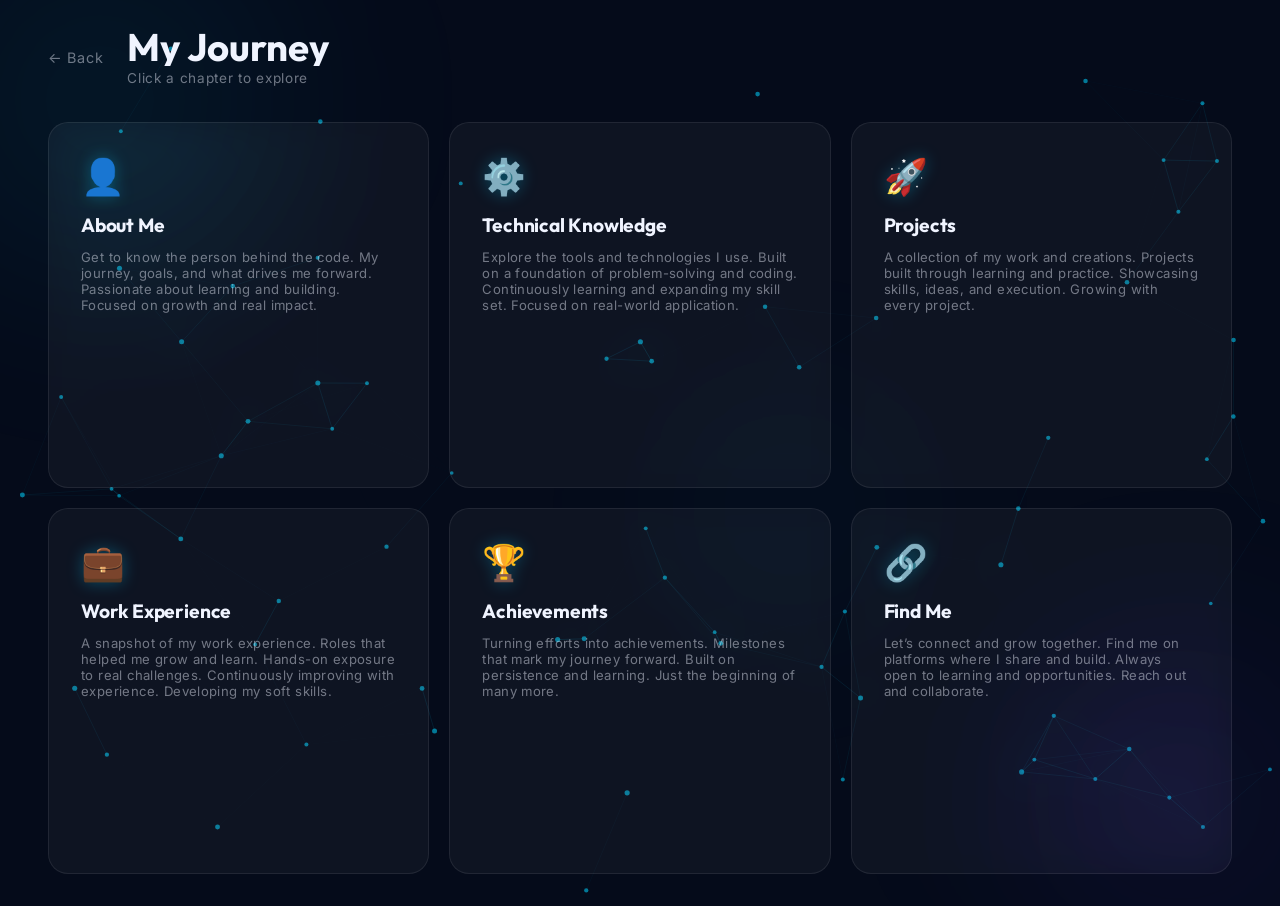
==== commit 9032c6b5: "certificate button added 2.0" ====
--- a/home.html
+++ b/home.html
@@ -334,24 +334,14 @@
             <div class="achievement-info">
               <h3>Best Project Award — TechKnow 2025</h3>
               <p>Won the Best Project Award at TechKnow25, recognized for an innovative project with real-world applicability and technical depth among all competing teams.</p>
-              <button class="view-cert-btn" data-cert="images/certificates/techknow25-best-project.jpg" aria-label="View Certificate">
+              <button class="view-cert-btn" data-cert="images\certificates\WhatsApp Image 2025-12-21 at 11.22.11 AM.jpeg" aria-label="View Certificate">
                 <svg width="16" height="16" viewBox="0 0 24 24" fill="none" stroke="currentColor" stroke-width="2"><rect x="3" y="3" width="18" height="18" rx="2"/><circle cx="12" cy="12" r="3"/><path d="M3 16l4-4a2 2 0 012.8 0L16 18"/></svg>
                 View Certificate
               </button>
             </div>
           </div>
 
-          <div class="achievement-item">
-            <div class="achievement-medal">🏆</div>
-            <div class="achievement-info">
-              <h3>TechKnow25 Winning Certificate</h3>
-              <p>Awarded the TechKnow25 winning certificate for demonstrated excellence in technical innovation and project execution at the SRM inter-college tech event.</p>
-              <button class="view-cert-btn" data-cert="images/certificates/techknow25-winning.jpg" aria-label="View Certificate">
-                <svg width="16" height="16" viewBox="0 0 24 24" fill="none" stroke="currentColor" stroke-width="2"><rect x="3" y="3" width="18" height="18" rx="2"/><circle cx="12" cy="12" r="3"/><path d="M3 16l4-4a2 2 0 012.8 0L16 18"/></svg>
-                View Certificate
-              </button>
-            </div>
-          </div>
+       
 
           <div class="achievement-item">
             <div class="achievement-medal">🎓</div>
@@ -382,7 +372,7 @@
             <div class="achievement-info">
               <h3>Generative AI — Outskills (Dec 2024)</h3>
               <p>Completed the Generative AI certification by Outskills, covering large language models, prompt engineering, and practical applications of generative AI tools.</p>
-              <button class="view-cert-btn" data-cert="D:\CERTIFICATES\Screenshot 2025-12-22 111748.png" aria-label="View Certificate">
+              <button class="view-cert-btn" data-cert="images/certificates/Screenshot 2025-12-22 111748.png" aria-label="View Certificate">
                 <svg width="16" height="16" viewBox="0 0 24 24" fill="none" stroke="currentColor" stroke-width="2"><rect x="3" y="3" width="18" height="18" rx="2"/><circle cx="12" cy="12" r="3"/><path d="M3 16l4-4a2 2 0 012.8 0L16 18"/></svg>
                 View Certificate
               </button>
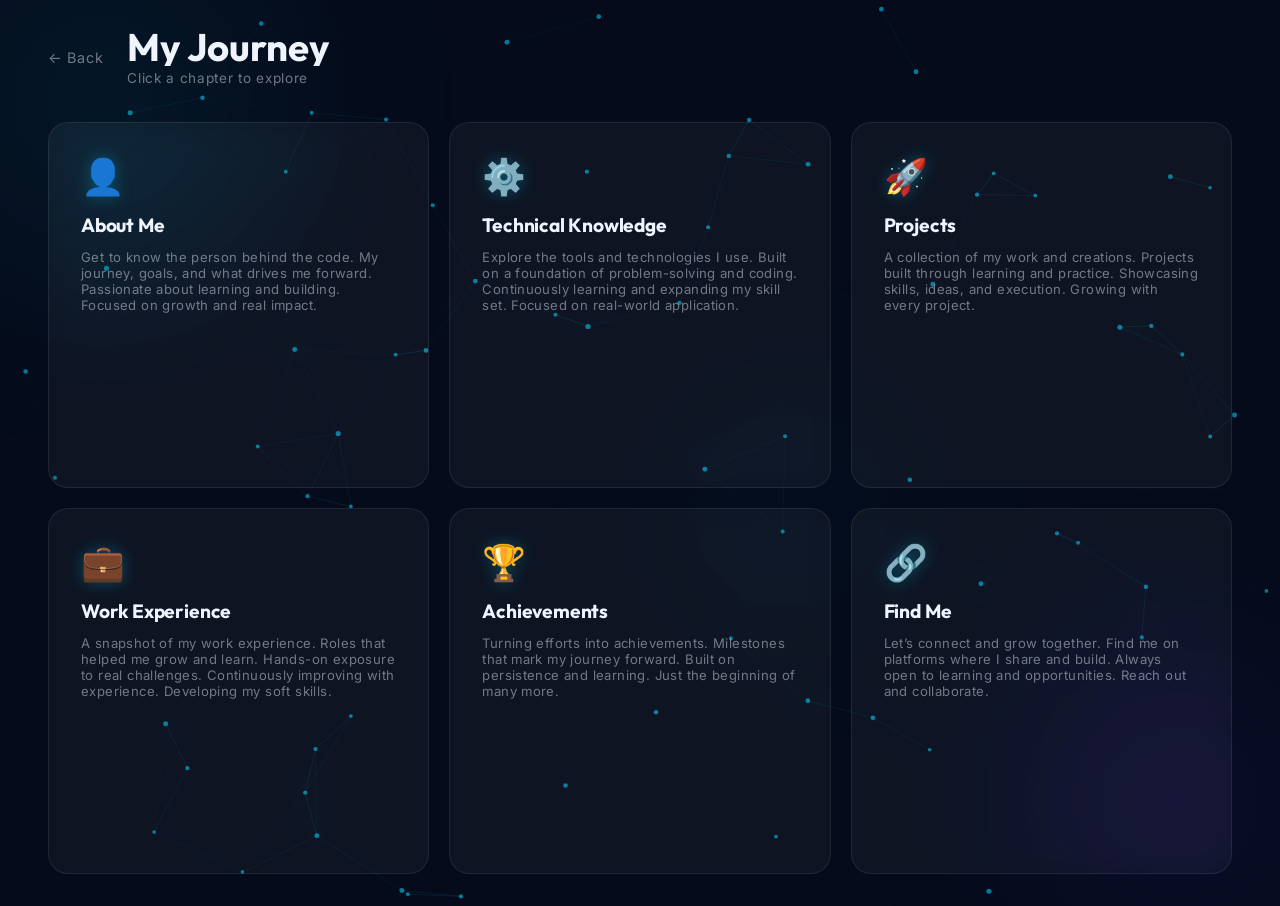
==== commit 8b46a2f3: "things updated" ====
--- a/home.html
+++ b/home.html
@@ -341,19 +341,7 @@
             </div>
           </div>
 
-       
-
-          <div class="achievement-item">
-            <div class="achievement-medal">🎓</div>
-            <div class="achievement-info">
-              <h3>Machine Learning — Andrew Ng (Coursera)</h3>
-              <p>Completed the renowned Machine Learning Specialization by Andrew Ng, gaining deep foundations in supervised learning, neural networks, and ML best practices.</p>
-              <button class="view-cert-btn" data-cert="images/certificates/ml-andrew-ng.jpg" aria-label="View Certificate">
-                <svg width="16" height="16" viewBox="0 0 24 24" fill="none" stroke="currentColor" stroke-width="2"><rect x="3" y="3" width="18" height="18" rx="2"/><circle cx="12" cy="12" r="3"/><path d="M3 16l4-4a2 2 0 012.8 0L16 18"/></svg>
-                View Certificate
-              </button>
-            </div>
-          </div>
+   
 
           <div class="achievement-item">
             <div class="achievement-medal">🤖</div>
